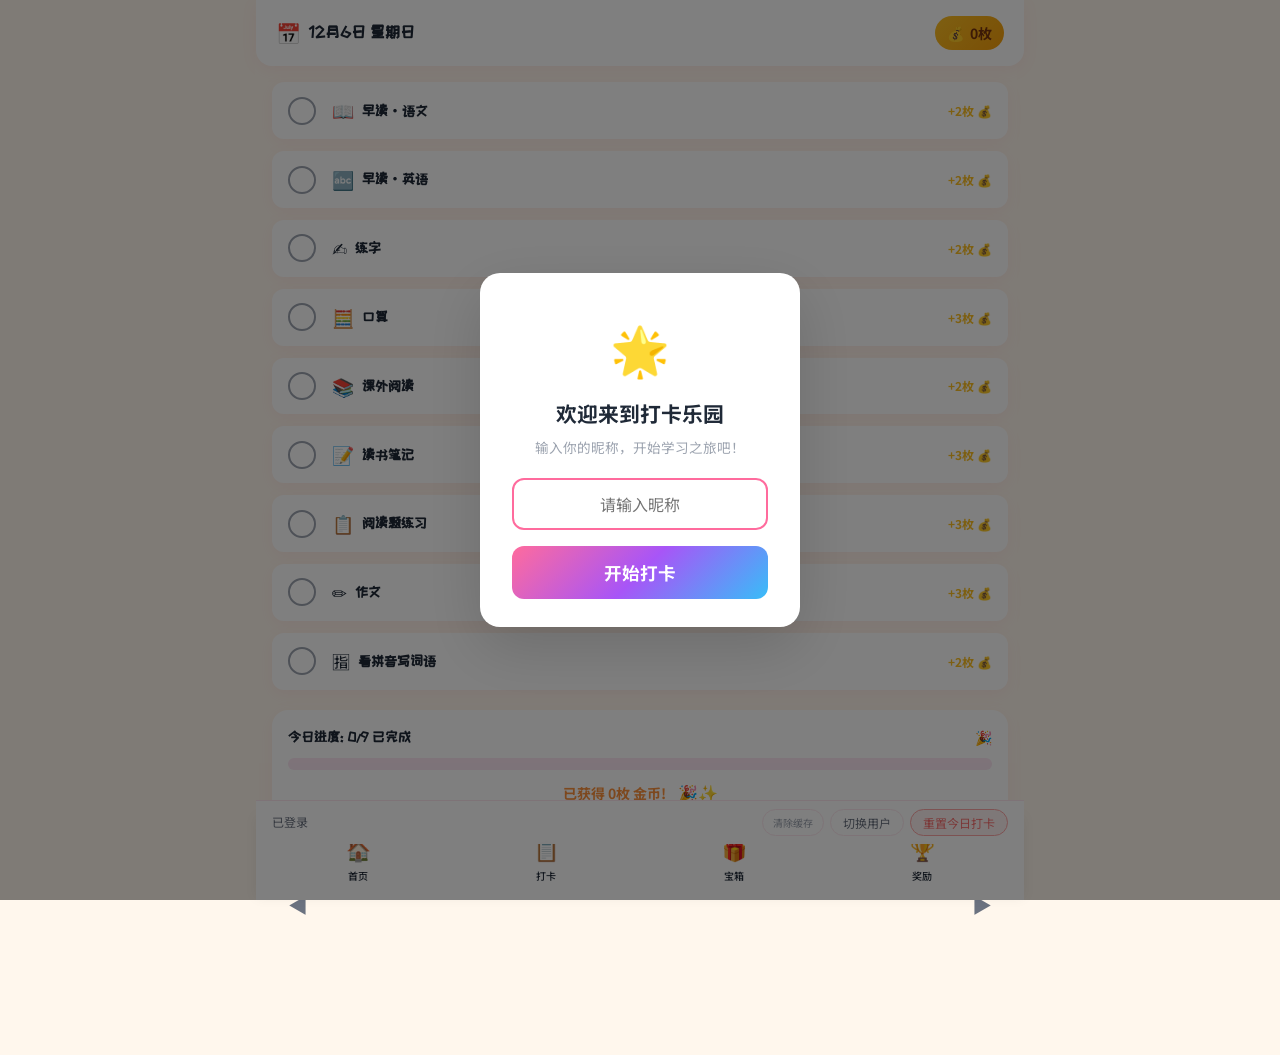
==== pages/daily-checkin.html @ dd99ecdc "fix: unify tab bars, remove old switch-user-btn" ====
<!DOCTYPE html>
<html lang="zh-CN">
<head>
    <meta charset="UTF-8">
    <meta name="viewport" content="width=device-width, initial-scale=1.0">
    <meta http-equiv="Cache-Control" content="no-cache, no-store, must-revalidate">
    <meta http-equiv="Pragma" content="no-cache">
    <meta http-equiv="Expires" content="0">
    <title>每日打卡</title>
    <style id="theme-vars">
:root {
  /* Brand Colors — Rainbow Candy */
  --color-primary: #FF6B9D;
  --color-primary-light: #FF8FB5;
  --color-primary-dark: #E5507F;
  --color-secondary: #A855F7;
  --color-tertiary: #38BDF8;
  --color-accent-yellow: #FBBF24;
  --color-accent-green: #34D399;
  --color-accent-orange: #FB923C;
  --color-accent-pink: #F472B6;
  --color-bg: #FFF7ED;
  --color-bg-warm: #FFF1F5;
  --color-bg-cool: #EFF6FF;
  --color-surface: #FFFFFF;
  --color-surface-hover: #FFF5F7;
  --color-border: #FDE8EF;
  --color-border-soft: #FCE7F3;
  --color-text: #1F2937;
  --color-text-secondary: #6B7280;
  --color-text-tertiary: #9CA3AF;
  --color-text-inverse: #FFFFFF;
  --state-success: #34D399;
  --state-warning: #FBBF24;
  --state-error: #F87171;
  --state-info: #38BDF8;

  /* Gradient candies */
  --gradient-rainbow: linear-gradient(135deg, #FF6B9D, #A855F7, #38BDF8);
  --gradient-candy: linear-gradient(135deg, #F472B6, #FB923C);
  --gradient-sunset: linear-gradient(135deg, #FBBF24, #FF6B9D);
  --gradient-ocean: linear-gradient(135deg, #38BDF8, #34D399);
  --gradient-purple: linear-gradient(135deg, #A855F7, #F472B6);

  /* Typography */
  --font-family-title: "ZCOOL KuaiLe", "Noto Sans SC", system-ui, sans-serif;
  --font-family-body: "Noto Sans SC", system-ui, -apple-system, sans-serif;
  --font-size-display: 2.5rem;
  --font-size-h1: 2rem;
  --font-size-h2: 1.5rem;
  --font-size-h3: 1.25rem;
  --font-size-body: 1rem;
  --font-size-small: 0.875rem;
  --font-size-xs: 0.75rem;
  --font-weight-title: 700;
  --font-weight-body: 400;
  --font-weight-medium: 500;
  --line-height-heading: 1.3;
  --line-height-body: 1.6;

  /* Spacing */
  --spacing-xs: 4px;
  --spacing-sm: 8px;
  --spacing-md: 16px;
  --spacing-lg: 24px;
  --spacing-xl: 32px;
  --spacing-2xl: 48px;

  /* Radius */
  --radius-sm: 8px;
  --radius-md: 12px;
  --radius-lg: 16px;
  --radius-full: 9999px;

  /* Shadow */
  --shadow-sm: 0 1px 3px rgba(0,0,0,0.04);
  --shadow-md: 0 2px 8px rgba(0,0,0,0.04);
  --shadow-card: 0 4px 16px rgba(255,107,157,0.08);
  --shadow-float: 0 8px 24px rgba(168,85,247,0.12);

  /* Brand prefix */
  --brand-prefix: sc;
}

/* Dark mode is not needed for this children's app */

    </style>
    <link href="https://fonts.googleapis.com/css2?family=Noto+Sans+SC:wght@400;500;700&family=ZCOOL+KuaiLe&display=swap" rel="stylesheet">
    <script src="../db.js?v=4"></script>
    <style>
        /* === Reset & Base === */
        *, *::before, *::after {
            box-sizing: border-box;
            margin: 0;
            padding: 0;
        }
        body {
            min-height: 100vh;
            -webkit-font-smoothing: antialiased;
            -moz-osx-font-smoothing: grayscale;
            background: var(--color-bg);
            font-family: var(--font-family-body);
            color: var(--color-text);
            line-height: var(--line-height-body);
        }
        a {
            text-decoration: none;
            color: inherit;
        }
        button {
            border: none;
            background: none;
            font-family: inherit;
        }

        /* === Main Layout === */
        .main-content {
            margin: 0 auto;
            max-width: 768px;
            position: relative;
            padding-bottom: 96px;
        }

        /* === Sticky Header === */
        .sticky-header {
            position: sticky;
            top: 0;
            z-index: 50;
            background: white;
            border-radius: 0 0 var(--radius-lg) var(--radius-lg);
            padding: var(--spacing-md) 20px;
            display: flex;
            align-items: center;
            justify-content: space-between;
            box-shadow: var(--shadow-card);
        }
        .header-left {
            display: flex;
            align-items: center;
            gap: var(--spacing-sm);
        }
        .header-date-emoji {
            font-size: 1.25rem;
        }
        .header-date-text {
            font-size: 1rem;
            font-weight: var(--font-weight-title);
            color: var(--color-text);
            font-family: var(--font-family-title);
        }
        .header-coin-badge {
            display: flex;
            align-items: center;
            gap: 6px;
            padding: 6px 12px;
            border-radius: var(--radius-full);
            font-size: var(--font-size-small);
            font-weight: var(--font-weight-title);
            background: linear-gradient(135deg, #FBBF24, #F59E0B);
            color: #78350F;
        }

        /* === Task Cards Section === */
        .tasks-section {
            padding: var(--spacing-md) var(--spacing-md) 0;
            display: flex;
            flex-direction: column;
            gap: 12px;
        }

        /* === Task Card (shared) === */
        .task-card {
            border-radius: var(--radius-md);
            padding: 14px var(--spacing-md);
            display: flex;
            align-items: center;
            gap: var(--spacing-md);
            position: relative;
            overflow: hidden;
        }

        /* Completed task card */
        .task-card.completed {
            background: #ECFDF5;
            box-shadow: var(--shadow-sm);
            border-left: 4px solid var(--color-accent-green);
        }

        /* Pending task card */
        .task-card.pending {
            background: var(--color-surface);
            box-shadow: var(--shadow-card);
            cursor: pointer;
            transition: transform 0.2s ease, box-shadow 0.2s ease;
        }
        .task-card.pending:hover {
            transform: translateY(-1px);
            box-shadow: var(--shadow-float);
        }

        /* Check circle (shared) */
        .check-circle {
            flex-shrink: 0;
            width: 28px;
            height: 28px;
            border-radius: var(--radius-full);
            display: flex;
            align-items: center;
            justify-content: center;
        }
        .task-card.completed .check-circle {
            background: var(--gradient-candy);
        }
        .task-card.pending .check-circle {
            border: 2px solid var(--color-text-tertiary);
            background: transparent;
            animation: gentlePulse 2s ease-in-out infinite;
        }

        /* Task info area */
        .task-info {
            flex: 1;
            min-width: 0;
        }
        .task-name-row {
            display: flex;
            align-items: center;
            gap: var(--spacing-sm);
        }
        .task-emoji {
            font-size: 1.125rem;
        }
        .task-name {
            font-weight: var(--font-weight-title);
            font-size: var(--font-size-small);
            font-family: var(--font-family-title);
        }
        .task-card.completed .task-name {
            text-decoration: line-through;
            opacity: 0.6;
            color: var(--color-text-secondary);
        }
        .task-card.pending .task-name {
            color: var(--color-text);
        }

        /* Task right badges */
        .task-badges {
            display: flex;
            align-items: center;
            gap: var(--spacing-sm);
            flex-shrink: 0;
        }
        .badge-completed {
            font-size: var(--font-size-xs);
            font-weight: var(--font-weight-title);
            padding: 2px 8px;
            border-radius: var(--radius-full);
            background: #D1FAE5;
            color: #065F46;
        }
        .badge-coins {
            font-size: var(--font-size-xs);
            font-weight: var(--font-weight-title);
            color: var(--color-accent-yellow);
        }

        /* === Summary Section === */
        .summary-section {
            margin: 20px var(--spacing-md) 0;
            padding: var(--spacing-md);
            border-radius: var(--radius-lg);
            background: white;
            box-shadow: var(--shadow-card);
            position: relative;
            overflow: hidden;
        }
        .summary-header {
            display: flex;
            align-items: center;
            justify-content: space-between;
            margin-bottom: 10px;
        }
        .summary-title {
            font-size: var(--font-size-small);
            font-weight: var(--font-weight-title);
            color: var(--color-text);
            font-family: var(--font-family-title);
        }
        .summary-emoji {
            font-size: var(--font-size-small);
            font-weight: var(--font-weight-title);
            color: var(--color-primary);
        }
        .progress-bar-track {
            width: 100%;
            height: 12px;
            border-radius: var(--radius-full);
            overflow: hidden;
            background: var(--color-border-soft);
        }
        .progress-bar-fill {
            height: 100%;
            border-radius: var(--radius-full);
            width: 0%;
            background: var(--gradient-rainbow);
            transition: width 0.4s ease;
        }
        .summary-footer {
            margin-top: 10px;
            text-align: center;
        }
        .summary-coins-text {
            font-size: var(--font-size-small);
            font-weight: var(--font-weight-title);
            color: var(--color-accent-orange);
        }
        .summary-celebration {
            margin-left: var(--spacing-sm);
        }

        /* === Bottom Tab Bar === */
        .bottom-tab-bar {
            position: fixed;
            bottom: 0;
            left: 50%;
            transform: translateX(-50%);
            width: 100%;
            max-width: 768px;
            background: white;
            z-index: 50;
            box-shadow: 0 -2px 12px rgba(0,0,0,0.06);
        }
        .tab-bar-inner {
            display: flex;
            align-items: center;
            justify-content: space-around;
            padding: var(--spacing-sm) var(--spacing-sm);
            padding-bottom: max(0.5rem, env(safe-area-inset-bottom));
        }
        .tab-item {
            display: flex;
            flex-direction: column;
            align-items: center;
            gap: 2px;
            padding: var(--spacing-sm) var(--spacing-md);
        }
        .tab-emoji {
            font-size: 1.25rem;
        }
        .tab-label {
            font-size: 10px;
            font-weight: var(--font-weight-medium);
        }
        .tab-label-active {
            font-size: 10px;
            font-weight: var(--font-weight-title);
        }
        .tab-indicator {
            width: 4px;
            height: 4px;
            border-radius: var(--radius-full);
            margin-top: 2px;
            background: var(--color-primary);
        }

        /* === Bottom spacer === */
        .bottom-spacer {
            height: var(--spacing-md);
        }

        /* === Animations === */
        @keyframes gentlePulse {
            0%, 100% {
                transform: scale(1);
                border-color: var(--color-text-tertiary);
            }
            50% {
                transform: scale(1.08);
                border-color: var(--color-primary-light);
            }
        }
        @keyframes celebrateBounce {
            0% { transform: scale(1); }
            30% { transform: scale(1.15); }
            50% { transform: scale(0.95); }
            70% { transform: scale(1.05); }
            100% { transform: scale(1); }
        }
        .task-card.just-completed {
            animation: celebrateBounce 0.5s ease-out;
        }

        /* Sparkle effect on completed check circle */
        .task-card.completed .check-circle {
            position: relative;
        }
        .task-card.completed .check-circle::after {
            content: '✨';
            position: absolute;
            top: -6px;
            right: -6px;
            font-size: 10px;
            animation: sparkle 1.5s ease-in-out infinite;
        }
        @keyframes sparkle {
            0%, 100% { opacity: 1; transform: scale(1); }
            50% { opacity: 0.5; transform: scale(0.8); }
        }
        .cal-header { font-size: var(--font-size-xs); color: var(--color-text-tertiary); padding: 6px 0; font-weight: var(--font-weight-medium); }
        .cal-day { font-size: var(--font-size-small); padding: 8px 0; border-radius: var(--radius-sm); cursor: pointer; position: relative; color: var(--color-text); font-family: var(--font-family-body); transition: background 0.2s; }
        .cal-day:hover { background: var(--color-bg); }
        .cal-day.today { background: var(--color-primary); color: var(--color-text-inverse); font-weight: var(--font-weight-title); }
        .cal-day.other-month { color: var(--color-text-tertiary); opacity: 0.4; }
        .cal-day .dot { position: absolute; bottom: 2px; left: 50%; transform: translateX(-50%); width: 6px; height: 6px; border-radius: 50%; }
        .cal-day .dot.full { background: var(--state-success); }
        .cal-day .dot.partial { background: var(--state-warning); }
        .cal-day .dot.empty { background: var(--color-border); }
        .cal-tooltip { position: fixed; z-index: 200; background: var(--color-text); color: var(--color-text-inverse); padding: 8px 12px; border-radius: var(--radius-md); font-size: var(--font-size-xs); font-family: var(--font-family-body); pointer-events: none; opacity: 0; transition: opacity 0.2s; white-space: nowrap; }
    .cal-tooltip.show { opacity: 1; }
    #cal-detail-overlay.active { display:flex !important; }
    #cal-detail-panel { animation: slideUp 0.3s ease-out; }
    @keyframes slideUp { from { transform: translateY(100%); } to { transform: translateY(0); } }
    .cal-detail-task { display:flex;align-items:center;gap:10px;padding:10px 12px;border-radius:var(--radius-md);margin-bottom:6px;background:var(--color-bg); }
    .cal-detail-task.done { background:var(--color-bg-warm); }
    .cal-detail-task .task-emoji { font-size:1.25rem; }
    .cal-detail-task .task-name { flex:1;font-size:var(--font-size-body);color:var(--color-text);font-family:var(--font-family-body); }
    .cal-detail-task .task-status { font-size:var(--font-size-xs);font-weight:var(--font-weight-medium);border-radius:var(--radius-full);padding:2px 10px; }
    .cal-detail-task.done .task-status { background:var(--state-success);color:#fff; }
    .cal-detail-task.not-done .task-status { background:var(--color-border);color:var(--color-text-tertiary); }
    .cal-detail-coins { font-size:var(--font-size-small);color:var(--color-text-secondary);margin-top:8px;padding:8px 12px;background:var(--color-bg);border-radius:var(--radius-md);text-align:center; }
    .cal-retro-btn { width:100%;padding:14px;border:none;border-radius:var(--radius-md);font-size:var(--font-size-body);font-weight:var(--font-weight-title);color:#fff;background:var(--gradient-rainbow);cursor:pointer;font-family:var(--font-family-title);margin-top:12px; }
    .cal-retro-btn:disabled { background:#D1D5DB;cursor:not-allowed; }
    </style>
</head>
<body>
  <main class="main-content">

    <!-- ===== Sticky Header ===== -->
    <header class="sticky-header">
      <div class="header-left">
        <span class="header-date-emoji">📅</span>
        <span id="header-date" class="header-date-text"></span>
      </div>
      <div class="header-coin-badge">
        <span>💰</span>
        <span>0枚</span>
      </div>
    </header>

    <!-- ===== Task Cards Section ===== -->
    <section class="tasks-section">

      <!-- Task 1: 早读·语文 -->
      <div class="task-card pending">
        <div class="check-circle"></div>
        <div class="task-info">
          <div class="task-name-row">
            <span class="task-emoji">📖</span>
            <span class="task-name">早读·语文</span>
          </div>
        </div>
        <div class="task-badges">
          <span class="badge-coins">+2枚 💰</span>
        </div>
      </div>

      <!-- Task 2: 早读·英语 -->
      <div class="task-card pending">
        <div class="check-circle"></div>
        <div class="task-info">
          <div class="task-name-row">
            <span class="task-emoji">🔤</span>
            <span class="task-name">早读·英语</span>
          </div>
        </div>
        <div class="task-badges">
          <span class="badge-coins">+2枚 💰</span>
        </div>
      </div>

      <!-- Task 3: 练字 -->
      <div class="task-card pending">
        <div class="check-circle"></div>
        <div class="task-info">
          <div class="task-name-row">
            <span class="task-emoji">✍️</span>
            <span class="task-name">练字</span>
          </div>
        </div>
        <div class="task-badges">
          <span class="badge-coins">+2枚 💰</span>
        </div>
      </div>

      <!-- Task 4: 口算 — pending -->
      <div class="task-card pending">
        <div class="check-circle"></div>
        <div class="task-info">
          <div class="task-name-row">
            <span class="task-emoji">🧮</span>
            <span class="task-name">口算</span>
          </div>
        </div>
        <div class="task-badges">
          <span class="badge-coins">+3枚 💰</span>
        </div>
      </div>

      <!-- Task 5: 课外阅读 — pending -->
      <div class="task-card pending">
        <div class="check-circle"></div>
        <div class="task-info">
          <div class="task-name-row">
            <span class="task-emoji">📚</span>
            <span class="task-name">课外阅读</span>
          </div>
        </div>
        <div class="task-badges">
          <span class="badge-coins">+2枚 💰</span>
        </div>
      </div>

      <!-- Task 6: 读书笔记 — pending -->
      <div class="task-card pending">
        <div class="check-circle"></div>
        <div class="task-info">
          <div class="task-name-row">
            <span class="task-emoji">📝</span>
            <span class="task-name">读书笔记</span>
          </div>
        </div>
        <div class="task-badges">
          <span class="badge-coins">+3枚 💰</span>
        </div>
      </div>

      <!-- Task 7: 阅读题练习 — pending -->
      <div class="task-card pending">
        <div class="check-circle"></div>
        <div class="task-info">
          <div class="task-name-row">
            <span class="task-emoji">📋</span>
            <span class="task-name">阅读题练习</span>
          </div>
        </div>
        <div class="task-badges">
          <span class="badge-coins">+3枚 💰</span>
        </div>
      </div>

      <!-- Task 8: 作文 — pending -->
      <div class="task-card pending">
        <div class="check-circle"></div>
        <div class="task-info">
          <div class="task-name-row">
            <span class="task-emoji">✏️</span>
            <span class="task-name">作文</span>
          </div>
        </div>
        <div class="task-badges">
          <span class="badge-coins">+3枚 💰</span>
        </div>
      </div>

      <!-- Task 9: 看拼音写词语 — pending -->
      <div class="task-card pending">
        <div class="check-circle"></div>
        <div class="task-info">
          <div class="task-name-row">
            <span class="task-emoji">🈯</span>
            <span class="task-name">看拼音写词语</span>
          </div>
        </div>
        <div class="task-badges">
          <span class="badge-coins">+2枚 💰</span>
        </div>
      </div>

    </section>

    <!-- ===== Today's Summary Bar ===== -->
    <section class="summary-section">
      <div class="summary-header">
        <span class="summary-title">今日进度: 0/9 已完成</span>
        <span class="summary-emoji">🎉</span>
      </div>
      <!-- Progress bar -->
      <div class="progress-bar-track">
        <div class="progress-bar-fill"></div>
      </div>
      <div class="summary-footer">
        <span class="summary-coins-text">已获得 0枚 金币!</span>
        <span class="summary-celebration">🎉✨</span>
      </div>
    </section>

    <!-- ===== Checkin Calendar ===== -->
    <section style="padding: 20px 20px 8px;">
      <div style="display: flex; align-items: center; justify-content: space-between; margin-bottom: 12px;">
        <h3 style="font-size: var(--font-size-h3); font-weight: var(--font-weight-title); font-family: var(--font-family-title); color: var(--color-text); margin: 0;">打卡日历</h3>
        <span id="calendar-streak" style="border-radius: var(--radius-full); padding: 4px 12px; font-size: var(--font-size-xs); font-weight: var(--font-weight-medium); background: var(--gradient-candy); color: #fff;"></span>
      </div>
      <!-- Month navigation -->
      <div style="display: flex; align-items: center; justify-content: space-between; margin-bottom: 12px; padding: 0 4px;">
        <button id="cal-prev" style="background: none; border: none; font-size: 1.25rem; cursor: pointer; color: var(--color-text-secondary); padding: 4px 8px;">◀</button>
        <span id="cal-month-title" style="font-size: var(--font-size-body); font-weight: var(--font-weight-title); font-family: var(--font-family-title); color: var(--color-text);"></span>
        <button id="cal-next" style="background: none; border: none; font-size: 1.25rem; cursor: pointer; color: var(--color-text-secondary); padding: 4px 8px;">▶</button>
      </div>
      <!-- Calendar grid -->
      <div id="calendar-grid" style="display: grid; grid-template-columns: repeat(7, 1fr); gap: 4px; text-align: center;"></div>
    </section>

    <!-- Spacer for fixed tab bar -->
    <div class="bottom-spacer"></div>

    <!-- Calendar Day Detail Panel -->
    <div id="cal-detail-overlay" style="display:none;position:fixed;top:0;left:0;width:100%;height:100%;background:rgba(0,0,0,0.4);z-index:500;align-items:flex-end;justify-content:center;">
      <div id="cal-detail-panel" style="background:#fff;border-radius:20px 20px 0 0;width:100%;max-width:480px;max-height:80vh;overflow-y:auto;padding:24px 20px 32px;box-shadow:0 -4px 20px rgba(0,0,0,0.1);">
        <div style="display:flex;align-items:center;justify-content:space-between;margin-bottom:16px;">
          <h3 id="cal-detail-title" style="font-size:var(--font-size-h2);font-weight:var(--font-weight-title);font-family:var(--font-family-title);color:var(--color-text);margin:0;"></h3>
          <button id="cal-detail-close" style="background:none;border:none;font-size:1.5rem;cursor:pointer;color:var(--color-text-tertiary);padding:4px;">✕</button>
        </div>
        <div id="cal-detail-content"></div>
        <div id="cal-detail-actions" style="margin-top:16px;"></div>
      </div>
    </div>

  </main>

  <!-- ===== Fixed Bottom Tab Bar ===== -->
  <nav class="bottom-tab-bar">
    <div class="tab-bar-inner">
      <a data-dom-id="nav-home" href="#" class="tab-item">
        <span class="tab-emoji">🏠</span>
        <span class="tab-label">首页</span>
      </a>
      <a data-dom-id="nav-daily-checkin" href="#" class="tab-item active">
        <span class="tab-emoji">📋</span>
        <span class="tab-label">打卡</span>
      </a>
      <a data-dom-id="nav-treasure-box" href="#" class="tab-item">
        <span class="tab-emoji">🎁</span>
        <span class="tab-label">宝箱</span>
      </a>
      <a data-dom-id="nav-my-rewards" href="#" class="tab-item">
        <span class="tab-emoji">🏆</span>
        <span class="tab-label">奖励</span>
      </a>
    </div>
  </nav>
<!-- User action bar -->
<div id="user-action-bar" style="display:none; position:fixed; bottom:56px; left:50%; transform:translateX(-50%); width:100%; max-width:768px; z-index:100; background:rgba(255,255,255,0.96); border-top:1px solid var(--color-border); backdrop-filter:blur(8px);">
  <div style="display:flex; align-items:center; justify-content:space-between; padding:8px 16px;">
    <span style="font-size:var(--font-size-xs); color:var(--color-text-secondary);">
      <span id="user-nickname-label" style="color:var(--color-primary); font-family:var(--font-family-title); font-weight:var(--font-weight-title);">然然</span> 已登录
    </span>
    <div style="display:flex; gap:6px;">
      <button id="user-cache-btn" style="padding:4px 10px; border-radius:var(--radius-full); border:1px solid var(--color-border); background:var(--color-surface); cursor:pointer; font-size:10px; color:var(--color-text-tertiary); font-family:var(--font-family-body);">清除缓存</button>
      <button id="user-switch-btn" style="padding:4px 12px; border-radius:var(--radius-full); border:1px solid var(--color-border); background:var(--color-surface); cursor:pointer; font-size:var(--font-size-xs); color:var(--color-text-secondary); font-family:var(--font-family-body);">切换用户</button>
      <button id="user-reset-btn" style="padding:4px 12px; border-radius:var(--radius-full); border:1px solid #FCA5A5; background:#FEF2F2; cursor:pointer; font-size:var(--font-size-xs); color:var(--state-error); font-family:var(--font-family-body);">重置今日打卡</button>
    </div>
  </div>
</div>

<script>
document.addEventListener('DOMContentLoaded', function() {
  var navMap = {
    'nav-home': 'home.html',
    'nav-daily-checkin': 'daily-checkin.html',
    'nav-treasure-box': 'treasure-box.html',
    'nav-my-rewards': 'my-rewards.html'
  };
  var nick = getNickname();
  function sKey(key) { return nick ? key + '_' + nick : key; }

  // One-time migration: clear old scoped data
  try {
    if (!localStorage.getItem('app_v3_migrated')) {
      var prefixesToRemove = ['claimed_achievements_', 'used_prizes_', 'unlocked_achievements_',
        'treasure_rewards_', 'treasure_emojis_', 'daily_free_date_', 'checkin_calendar_data_',
        'sc_achievements_claimed_', 'sc_prizes_used_'];
      Object.keys(localStorage).forEach(function(k) {
        for (var p = 0; p < prefixesToRemove.length; p++) {
          if (k.indexOf(prefixesToRemove[p]) === 0) {
            localStorage.removeItem(k);
            break;
          }
        }
      });
      localStorage.setItem('app_v3_migrated', '1');
    }
  } catch(e) {}

  document.querySelectorAll('[data-dom-id]').forEach(function(el) {
    el.addEventListener('click', function(e) {
      e.preventDefault();
      e.stopPropagation();
      var target = navMap[el.getAttribute('data-dom-id')];
      if (target) window.location.href = target;
    });
  });

  // Set current date
  var dateEl = document.getElementById('header-date');
  if (dateEl) {
    var now = new Date();
    var weekdays = ['星期日','星期一','星期二','星期三','星期四','星期五','星期六'];
    dateEl.textContent = (now.getMonth()+1) + '月' + now.getDate() + '日 ' + weekdays[now.getDay()];
  }

  var coinCount = 0;
  var todayCoins = 0; // Coins earned today only
  var completedCount = 0;
  var totalTasks = 9;
  var allCheckinData = {};

  function getTodayKey() {
    var d = new Date();
    return d.getFullYear() + '-' + String(d.getMonth()+1).padStart(2,'0') + '-' + String(d.getDate()).padStart(2,'0');
  }

  // ===== Supabase Initialization (wrapped in ensureLogin) =====
  ensureLogin(function(nickname) {
    try {
      DB.initUser().then(function(user) {
        if (user && user.total_coins !== undefined && user.total_coins !== null) {
          coinCount = user.total_coins;
          var headerCoin = document.querySelector('.header-coin-badge');
          if (headerCoin) headerCoin.innerHTML = '<span>💰</span><span>' + coinCount + '枚</span>';
        }
        var todayKey = getTodayKey();
        return DB.getCheckin(todayKey);
      }).then(function(checkin) {
        if (checkin && checkin.completed_tasks) {
          // Restore task completion states from Supabase
          completedCount = checkin.completed_count || 0;
          todayCoins = checkin.coins_earned || 0;
          var cards = document.querySelectorAll('.task-card');
          cards.forEach(function(card, i) {
            if (checkin.completed_tasks.indexOf(i) !== -1) {
              card.classList.remove('pending');
              card.classList.add('completed');
              var circle = card.querySelector('.check-circle');
              circle.style.border = 'none';
              circle.style.background = 'linear-gradient(135deg, #F472B6, #FB923C)';
              circle.innerHTML = '<svg width="14" height="14" viewBox="0 0 14 14" fill="none"><path d="M3 7l3 3 5-5" stroke="white" stroke-width="2" stroke-linecap="round" stroke-linejoin="round"/></svg>';
              var badges = card.querySelector('.task-badges');
              var coinSpan = badges.querySelector('.badge-coins');
              if (coinSpan) coinSpan.remove();
              var doneSpan = document.createElement('span');
              doneSpan.className = 'badge-completed';
              doneSpan.textContent = '已完成';
              badges.appendChild(doneSpan);
            }
          });
          // Update summary
          var summaryTitle = document.querySelector('.summary-title');
          if (summaryTitle) summaryTitle.textContent = '今日进度: ' + completedCount + '/' + totalTasks + ' 已完成';
          var progressFill = document.querySelector('.progress-bar-fill');
          if (progressFill) progressFill.style.width = (completedCount / totalTasks * 100) + '%';
          var coinsText = document.querySelector('.summary-coins-text');
          if (coinsText) coinsText.textContent = '已获得 ' + todayCoins + '枚 金币!';
        }
        // Load all checkin data for calendar
        return DB.getAllCheckins();
      }).then(function(checkins) {
        if (checkins && checkins.length > 0) {
          checkins.forEach(function(c) {
            allCheckinData[c.date] = { completed: c.completed_count, total: c.total_count, tasks: c.completed_tasks || [], coins: c.coins_earned || 0 };
          });
        }
        renderCalendar();
      }).catch(function(err) {
        console.warn('Supabase init error, using local state:', err);
        renderCalendar();
      });
    } catch(e) {
      console.warn('Supabase not available, using local state:', e);
      renderCalendar();
    }
  });

  // Make task cards clickable — once completed, cannot be undone
  document.querySelectorAll('.task-card').forEach(function(card, index) {
    card.addEventListener('click', function(e) {
      if (e.target.closest('[data-dom-id]')) return;

      // If already completed, do nothing — once checked, it's locked for the day
      if (card.classList.contains('completed')) return;

      var circle = card.querySelector('.check-circle');
      var badges = card.querySelector('.task-badges');
      var coinReward = card.getAttribute('data-coins') ? parseInt(card.getAttribute('data-coins')) : 0;
      if (!coinReward) {
        var coinText = card.querySelector('.badge-coins');
        if (coinText) coinReward = parseInt(coinText.textContent) || 0;
      }

      // Complete: pending -> completed (one-way, cannot undo)
      card.classList.remove('pending');
      card.classList.add('completed', 'just-completed');
      circle.style.border = 'none';
      circle.style.background = 'linear-gradient(135deg, #F472B6, #FB923C)';
      circle.innerHTML = '<svg width="14" height="14" viewBox="0 0 14 14" fill="none"><path d="M3 7l3 3 5-5" stroke="white" stroke-width="2" stroke-linecap="round" stroke-linejoin="round"/></svg>';
      setTimeout(function() { card.classList.remove('just-completed'); }, 500);
      if (badges) {
        var coinSpan2 = badges.querySelector('.badge-coins');
        if (coinSpan2) coinSpan2.remove();
        var doneSpan = document.createElement('span');
        doneSpan.className = 'badge-completed';
        doneSpan.textContent = '已完成';
        badges.appendChild(doneSpan);
      }
      completedCount++;
      todayCoins += (coinReward || 2);
      coinCount += (coinReward || 2);

      // Update summary
      var summaryTitle = document.querySelector('.summary-title');
      if (summaryTitle) summaryTitle.textContent = '今日进度: ' + completedCount + '/' + totalTasks + ' 已完成';
      var progressFill = document.querySelector('.progress-bar-fill');
      if (progressFill) progressFill.style.width = (completedCount / totalTasks * 100) + '%';
      var coinsText = document.querySelector('.summary-coins-text');
      if (coinsText) coinsText.textContent = '已获得 ' + todayCoins + '枚 金币!';
      var headerCoin = document.querySelector('.header-coin-badge');
      if (headerCoin) headerCoin.innerHTML = '<span>💰</span><span>' + coinCount + '枚</span>';
      saveTodayCheckin();

      // Save to Supabase
      try {
        var todayKey = getTodayKey();
        var completedIndices = [];
        document.querySelectorAll('.task-card').forEach(function(tc, ti) {
          if (tc.classList.contains('completed')) completedIndices.push(ti);
        });
        DB.saveCheckin(todayKey, completedIndices, completedCount, totalTasks, todayCoins);
        DB.updateUser({ total_coins: coinCount });
      } catch(e) {
        console.warn('Supabase save error:', e);
      }
    });
  });

  // ===== Checkin Calendar =====
  var calGrid = document.getElementById('calendar-grid');
  var calTitle = document.getElementById('cal-month-title');
  var calPrev = document.getElementById('cal-prev');
  var calNext = document.getElementById('cal-next');
  var calStreak = document.getElementById('calendar-streak');
  var calTooltip = null;

  // Create tooltip element
  calTooltip = document.createElement('div');
  calTooltip.className = 'cal-tooltip';
  document.body.appendChild(calTooltip);

  var calYear, calMonth;
  var now = new Date();
  calYear = now.getFullYear();
  calMonth = now.getMonth();

  function getCheckinData() {
    try {
      var local = JSON.parse(localStorage.getItem(sKey('checkin_calendar_data')) || '{}');
      // Merge with Supabase cache (Supabase takes priority)
      var merged = {};
      for (var k in local) { if (local.hasOwnProperty(k)) merged[k] = local[k]; }
      for (var k in allCheckinData) { if (allCheckinData.hasOwnProperty(k)) merged[k] = allCheckinData[k]; }
      return merged;
    } catch(e) {
      return allCheckinData || {};
    }
  }
  function saveCheckinData(data) {
    try {
      localStorage.setItem(sKey('checkin_calendar_data'), JSON.stringify(data));
      // Also update the in-memory cache
      for (var k in data) { if (data.hasOwnProperty(k)) allCheckinData[k] = data[k]; }
    } catch(e) {}
  }
  function calcStreak(data) {
    var streak = 0;
    var d = new Date();
    var todayKey = getTodayKey();
    if (!data[todayKey]) d.setDate(d.getDate() - 1);
    while (true) {
      var key = d.getFullYear() + '-' + String(d.getMonth()+1).padStart(2,'0') + '-' + String(d.getDate()).padStart(2,'0');
      if (data[key] && data[key].completed > 0) {
        streak++;
        d.setDate(d.getDate() - 1);
      } else break;
      if (streak > 365) break;
    }
    return streak;
  }

  function renderCalendar() {
    calGrid.innerHTML = '';
    calTitle.textContent = calYear + '年' + (calMonth + 1) + '月';
    var data = getCheckinData();
    var streak = calcStreak(data);
    calStreak.textContent = '连续打卡 ' + streak + ' 天';

    var dayNames = ['日','一','二','三','四','五','六'];
    dayNames.forEach(function(name) {
      var h = document.createElement('div');
      h.className = 'cal-header';
      h.textContent = name;
      calGrid.appendChild(h);
    });

    var firstDay = new Date(calYear, calMonth, 1).getDay();
    var daysInMonth = new Date(calYear, calMonth + 1, 0).getDate();
    var prevMonthDays = new Date(calYear, calMonth, 0).getDate();

    var todayKey = getTodayKey();
    var todayDate = new Date();

    for (var i = firstDay - 1; i >= 0; i--) {
      var cell = document.createElement('div');
      cell.className = 'cal-day other-month';
      cell.textContent = prevMonthDays - i;
      calGrid.appendChild(cell);
    }

    for (var d = 1; d <= daysInMonth; d++) {
      var cell = document.createElement('div');
      cell.className = 'cal-day';
      cell.textContent = d;

      var dateKey = calYear + '-' + String(calMonth + 1).padStart(2, '0') + '-' + String(d).padStart(2, '0');
      if (dateKey === todayKey) cell.classList.add('today');

      var dayDate = new Date(calYear, calMonth, d);
      if (dayDate <= todayDate) {
        var dot = document.createElement('div');
        dot.className = 'dot';
        var dayData = data[dateKey];
        if (dayData && dayData.completed === dayData.total) dot.classList.add('full');
        else if (dayData && dayData.completed > 0) dot.classList.add('partial');
        else dot.classList.add('empty');
        cell.appendChild(dot);

        if (dayData || dayDate <= todayDate) {
          (function(key, dd) {
            cell.style.cursor = 'pointer';
            cell.addEventListener('click', function(e) {
              e.stopPropagation();
              showDayDetail(key, dd);
            });
          })(dateKey, dayDate);
        }
      }

      calGrid.appendChild(cell);
    }

    var totalCells = firstDay + daysInMonth;
    var remaining = (7 - totalCells % 7) % 7;
    for (var i = 1; i <= remaining; i++) {
      var cell = document.createElement('div');
      cell.className = 'cal-day other-month';
      cell.textContent = i;
      calGrid.appendChild(cell);
    }
  }

  if (calPrev) calPrev.addEventListener('click', function() {
    calMonth--;
    if (calMonth < 0) { calMonth = 11; calYear--; }
    renderCalendar();
  });
  if (calNext) calNext.addEventListener('click', function() {
    calMonth++;
    if (calMonth > 11) { calMonth = 0; calYear++; }
    renderCalendar();
  });

  function showDayDetail(dateKey, dateObj) {
    var overlay = document.getElementById('cal-detail-overlay');
    var title = document.getElementById('cal-detail-title');
    var content = document.getElementById('cal-detail-content');
    var actions = document.getElementById('cal-detail-actions');

    var weekdays = ['星期日','星期一','星期二','星期三','星期四','星期五','星期六'];
    title.textContent = (dateObj.getMonth()+1) + '月' + dateObj.getDate() + '日 ' + weekdays[dateObj.getDay()];

    var taskNames = [
      {emoji:'📖', name:'早读·语文'}, {emoji:'🔤', name:'早读·英语'}, {emoji:'✍️', name:'练字'},
      {emoji:'🧮', name:'口算'}, {emoji:'📚', name:'课外阅读'}, {emoji:'📝', name:'读书笔记'},
      {emoji:'📖', name:'阅读题练习'}, {emoji:'✏️', name:'作文'}, {emoji:'🔤', name:'看拼音写词语'}
    ];
    var taskCoins = [2, 2, 2, 3, 2, 3, 2, 3, 2];

    var data = getCheckinData();
    var dayData = data[dateKey];
    var completedIndices = dayData ? (dayData.tasks || []) : [];

    content.innerHTML = '';
    var totalCoinsForDay = 0;
    taskNames.forEach(function(task, i) {
      var isDone = completedIndices.indexOf(i) !== -1;
      var div = document.createElement('div');
      div.className = 'cal-detail-task' + (isDone ? ' done' : ' not-done');
      div.innerHTML = '<span class="task-emoji">' + task.emoji + '</span>'
        + '<span class="task-name">' + task.name + '</span>'
        + '<span class="task-status">' + (isDone ? '已完成' : '未完成') + '</span>';
      content.appendChild(div);
      if (isDone) totalCoinsForDay += taskCoins[i];
    });

    var coinsDiv = document.createElement('div');
    coinsDiv.className = 'cal-detail-coins';
    coinsDiv.textContent = dayData ? ('获得 ' + (dayData.coins || totalCoinsForDay) + ' 枚金币 · 完成 ' + completedIndices.length + '/' + 9 + ' 项') : '当天无打卡记录';
    content.appendChild(coinsDiv);

    // Retroactive checkin button (only for past days, not today)
    var todayKey = getTodayKey();
    actions.innerHTML = '';
    if (dateKey !== todayKey && dateObj <= new Date()) {
      var retroBtn = document.createElement('button');
      retroBtn.className = 'cal-retro-btn';
      retroBtn.textContent = dayData && dayData.completed > 0 ? '修改打卡' : '补打卡';
      retroBtn.addEventListener('click', function() {
        overlay.classList.remove('active');
        openRetroCheckin(dateKey, dateObj, taskNames, taskCoins);
      });
      actions.appendChild(retroBtn);
    }

    overlay.classList.add('active');
  }

  // Close detail panel
  document.getElementById('cal-detail-close').addEventListener('click', function() {
    document.getElementById('cal-detail-overlay').classList.remove('active');
  });
  document.getElementById('cal-detail-overlay').addEventListener('click', function(e) {
    if (e.target === this) this.classList.remove('active');
  });

  function openRetroCheckin(dateKey, dateObj, taskNames, taskCoins) {
    // Create modal
    var existing = document.getElementById('retro-modal');
    if (existing) existing.remove();

    var modal = document.createElement('div');
    modal.id = 'retro-modal';
    modal.style.cssText = 'position:fixed;top:0;left:0;width:100%;height:100%;background:rgba(0,0,0,0.5);z-index:600;display:flex;align-items:center;justify-content:center;';

    var card = document.createElement('div');
    card.style.cssText = 'background:#fff;border-radius:20px;padding:28px 24px;width:360px;max-height:80vh;overflow-y:auto;box-shadow:0 20px 60px rgba(0,0,0,0.15);';

    var weekdays = ['星期日','星期一','星期二','星期三','星期四','星期五','星期六'];
    card.innerHTML = '<h3 style="margin:0 0 4px;font-size:var(--font-size-h3);font-family:var(--font-family-title);color:var(--color-text);">补打卡</h3>'
      + '<p style="margin:0 0 16px;font-size:var(--font-size-small);color:var(--color-text-tertiary);">' + (dateObj.getMonth()+1) + '月' + dateObj.getDate() + '日 ' + weekdays[dateObj.getDay()] + '</p>'
      + '<div id="retro-tasks"></div>'
      + '<div style="display:flex;gap:8px;margin-top:16px;">'
      + '<button id="retro-cancel" style="flex:1;padding:12px;border:1px solid var(--color-border);border-radius:var(--radius-md);background:#fff;cursor:pointer;font-family:var(--font-family-body);font-size:var(--font-size-body);color:var(--color-text-secondary);">取消</button>'
      + '<button id="retro-save" style="flex:1;padding:12px;border:none;border-radius:var(--radius-md);background:var(--gradient-rainbow);color:#fff;cursor:pointer;font-family:var(--font-family-title);font-size:var(--font-size-body);">保存</button>'
      + '</div>';

    modal.appendChild(card);
    document.body.appendChild(modal);

    // Load existing data for this date
    var data = getCheckinData();
    var dayData = data[dateKey];
    var existingTasks = dayData && dayData.tasks ? dayData.tasks.slice() : [];

    function renderRetroTasks() {
      var retroTasks = document.getElementById('retro-tasks');
      retroTasks.innerHTML = '';
      taskNames.forEach(function(task, i) {
        var isChecked = existingTasks.indexOf(i) !== -1;
        var row = document.createElement('div');
        row.style.cssText = 'display:flex;align-items:center;gap:10px;padding:10px;border-radius:var(--radius-sm);margin-bottom:4px;cursor:pointer;transition:background 0.15s;' + (isChecked ? 'background:var(--color-bg-warm);' : '');
        row.innerHTML = '<div style="width:24px;height:24px;border-radius:50%;border:2px solid ' + (isChecked ? '#34D399' : 'var(--color-border)') + ';display:flex;align-items:center;justify-content:center;background:' + (isChecked ? '#34D399' : 'transparent') + ';flex-shrink:0;">' + (isChecked ? '<svg width="12" height="12" viewBox="0 0 14 14" fill="none"><path d="M3 7l3 3 5-5" stroke="#fff" stroke-width="2.5" stroke-linecap="round" stroke-linejoin="round"/></svg>' : '') + '</div>'
          + '<span style="font-size:1.1rem;">' + task.emoji + '</span>'
          + '<span style="flex:1;font-size:var(--font-size-body);color:var(--color-text);font-family:var(--font-family-body);">' + task.name + '</span>'
          + '<span style="font-size:var(--font-size-xs);color:var(--color-accent-orange);">+' + taskCoins[i] + '💰</span>';
        row.addEventListener('click', function() {
          var idx = taskNames.indexOf(task);
          var pos = existingTasks.indexOf(idx);
          if (pos !== -1) existingTasks.splice(pos, 1);
          else existingTasks.push(idx);
          renderRetroTasks();
        });
        retroTasks.appendChild(row);
      });
    }
    renderRetroTasks();

    // Cancel
    document.getElementById('retro-cancel').addEventListener('click', function() { modal.remove(); });
    modal.addEventListener('click', function(e) { if (e.target === modal) modal.remove(); });

    // Save
    document.getElementById('retro-save').addEventListener('click', function() {
      var coins = 0;
      existingTasks.forEach(function(idx) { coins += taskCoins[idx]; });
      var newData = getCheckinData();
      newData[dateKey] = { completed: existingTasks.length, total: 9, tasks: existingTasks.slice(), coins: coins };
      saveCheckinData(newData);

      // Save to Supabase
      try {
        DB.saveCheckin(dateKey, existingTasks, existingTasks.length, 9, coins);
      } catch(e) {}

      modal.remove();
      renderCalendar();
    });
  }

  function saveTodayCheckin() {
    var data = getCheckinData();
    var key = getTodayKey();
    var currentCompleted = document.querySelectorAll('.task-card.completed').length;
    // Collect completed task indices
    var completedIndices = [];
    document.querySelectorAll('.task-card').forEach(function(tc, ti) {
      if (tc.classList.contains('completed')) completedIndices.push(ti);
    });
    // Calculate coins from badge text
    var totalCoins = 0;
    document.querySelectorAll('.task-card.completed').forEach(function(card) {
      var ct = card.querySelector('.badge-coins');
      if (ct) totalCoins += parseInt(ct.textContent) || 0;
    });
    data[key] = { completed: currentCompleted, total: totalTasks, tasks: completedIndices, coins: totalCoins };
    saveCheckinData(data);
    renderCalendar();
  }

  // ===== User action bar =====
  function initUserBar() {
    var bar = document.getElementById('user-action-bar');
    if (!bar) return;
    var nickLabel = document.getElementById('user-nickname-label');
    if (nickLabel) nickLabel.textContent = nick;
    bar.style.display = 'block';
  }

  document.getElementById('user-switch-btn').addEventListener('click', function() {
    if (confirm('确定要切换用户吗？当前数据已自动保存。')) {
      logout();
      ensureLogin(function() { location.reload(); });
    }
  });

  document.getElementById('user-reset-btn').addEventListener('click', function() {
    if (!confirm('确定要重置今日打卡吗？今天已打卡的项目将全部恢复为未完成。')) return;
    // Reset task cards to pending
    var coinsToDeduct = todayCoins;
    document.querySelectorAll('.task-card.completed').forEach(function(card) {
      card.classList.remove('completed', 'just-completed');
      card.classList.add('pending');
      var circle = card.querySelector('.check-circle');
      circle.innerHTML = '';
      circle.style.border = '2px solid var(--color-text-tertiary)';
      circle.style.background = 'transparent';
      var badges = card.querySelector('.task-badges');
      var doneBadge = badges.querySelector('.badge-completed');
      if (doneBadge) doneBadge.remove();
      if (!badges.querySelector('.badge-coins')) {
        var coinSpan = document.createElement('span');
        coinSpan.className = 'badge-coins';
        var coins = parseInt(card.getAttribute('data-coins')) || 2;
        coinSpan.textContent = '+' + coins + '枚 💰';
        badges.appendChild(coinSpan);
      }
    });
    completedCount = 0;
    todayCoins = 0;
    var summaryTitle = document.querySelector('.summary-title');
    if (summaryTitle) summaryTitle.textContent = '今日进度: 0/' + totalTasks + ' 已完成';
    var progressFill = document.querySelector('.progress-bar-fill');
    if (progressFill) progressFill.style.width = '0%';
    var coinsText = document.querySelector('.summary-coins-text');
    if (coinsText) coinsText.textContent = '已获得 0枚 金币!';
    // Clear today from localStorage + Supabase
    var todayKey = getTodayKey();
    var data = getCheckinData();
    delete data[todayKey];
    saveCheckinData(data);
    renderCalendar();
    try { DB.saveCheckin(todayKey, [], 0, totalTasks, 0); DB.updateUser({ total_coins: coinCount - coinsToDeduct }); coinCount -= coinsToDeduct; } catch(e) {}
    var headerCoin = document.querySelector('.header-coin-badge');
    if (headerCoin) headerCoin.innerHTML = '<span>💰</span><span>' + coinCount + '枚</span>';
  });

  // Init user bar after login
  initUserBar();

  // Clear cache button
  document.getElementById('user-cache-btn').addEventListener('click', function() {
    if (!confirm('\u26A0\uFE0F 警告：此操作将清空数据库中你的全部数据（打卡记录、金币、成就、奖品等），并且不可恢复！\n\n确定要继续吗？')) return;
    if (!confirm('真的要全部清空吗？数据删除后无法找回！')) return;
    var btn = this;
    btn.disabled = true;
    btn.textContent = '清除中...';
    DB.clearUserData().then(function(success) {
      if (success) {
        location.reload();
      } else {
        alert('清除失败，请重试');
        btn.disabled = false;
        btn.textContent = '清除缓存';
      }
    });
  });
});
</script>

</body>
</html>
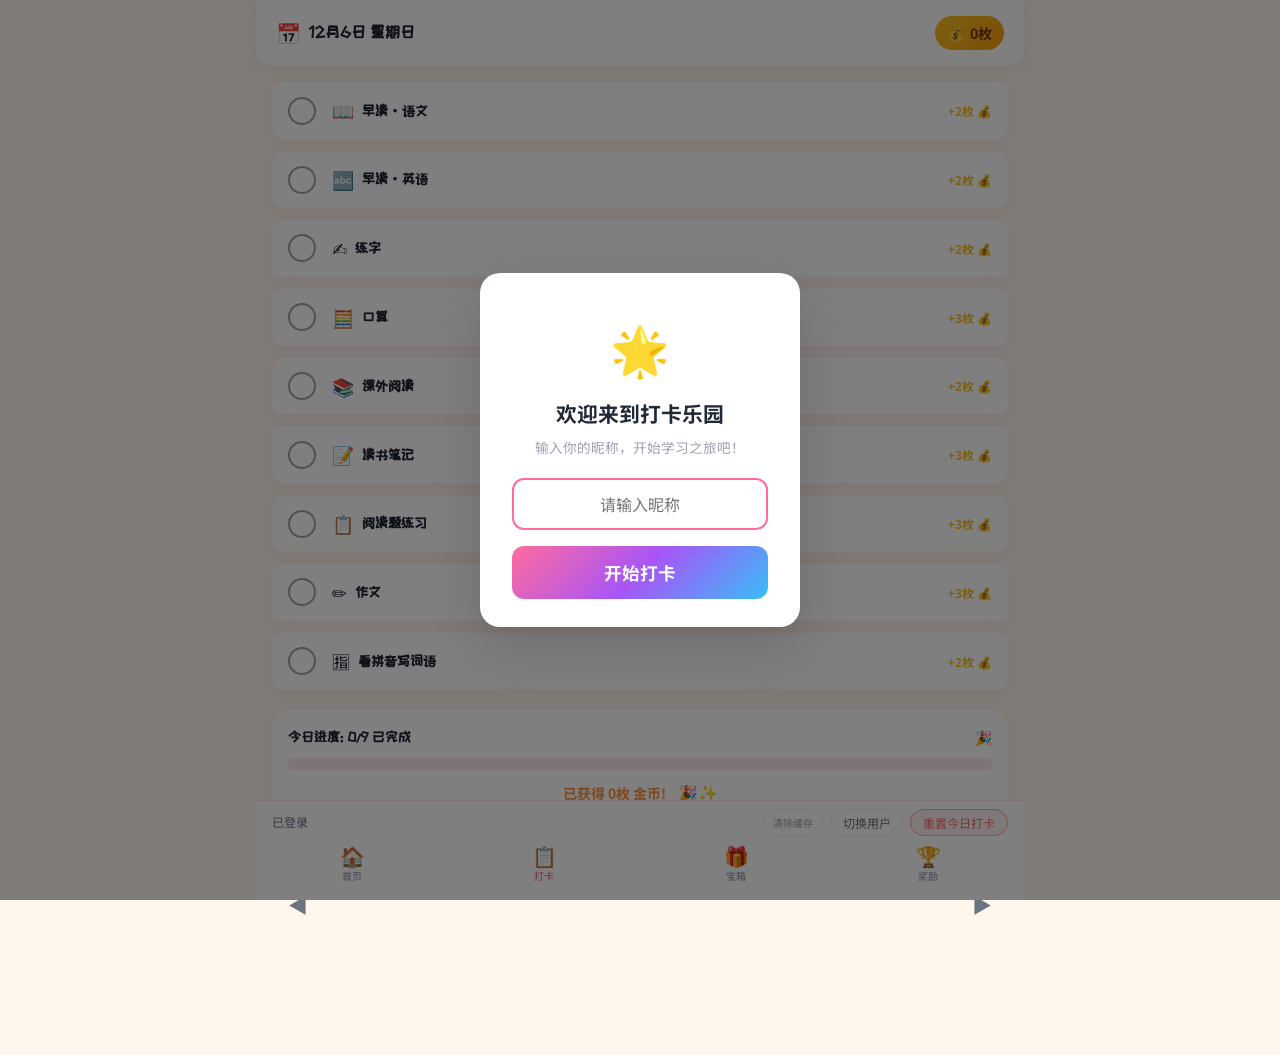
==== commit b2b7e9ad: "fix: unify tab bar CSS and HTML across all pages, remove inline styles and indicators" ====
--- a/pages/daily-checkin.html
+++ b/pages/daily-checkin.html
@@ -319,49 +319,43 @@
             margin-left: var(--spacing-sm);
         }
 
-        /* === Bottom Tab Bar === */
-        .bottom-tab-bar {
+        /* === Tab Bar (unified) === */
+        .tab-bar {
             position: fixed;
             bottom: 0;
             left: 50%;
             transform: translateX(-50%);
+            max-width: 768px;
             width: 100%;
-            max-width: 768px;
-            background: white;
             z-index: 50;
-            box-shadow: 0 -2px 12px rgba(0,0,0,0.06);
+            background: var(--color-surface);
+            border-top: 1px solid var(--color-border);
         }
         .tab-bar-inner {
             display: flex;
             align-items: center;
             justify-content: space-around;
-            padding: var(--spacing-sm) var(--spacing-sm);
-            padding-bottom: max(0.5rem, env(safe-area-inset-bottom));
+            padding: 8px 0;
         }
         .tab-item {
             display: flex;
             flex-direction: column;
             align-items: center;
             gap: 2px;
-            padding: var(--spacing-sm) var(--spacing-md);
-        }
-        .tab-emoji {
-            font-size: 1.25rem;
-        }
-        .tab-label {
+            padding: 8px 12px;
             font-size: 10px;
             font-weight: var(--font-weight-medium);
-        }
-        .tab-label-active {
-            font-size: 10px;
-            font-weight: var(--font-weight-title);
-        }
-        .tab-indicator {
-            width: 4px;
-            height: 4px;
-            border-radius: var(--radius-full);
-            margin-top: 2px;
-            background: var(--color-primary);
+            color: var(--color-text-tertiary);
+            text-decoration: none;
+            border-radius: 8px;
+            transition: color 0.2s;
+        }
+        .tab-item.active {
+            color: var(--color-primary);
+        }
+        .tab-item .tab-emoji {
+            font-size: 1.25rem;
+            line-height: 1;
         }
 
         /* === Bottom spacer === */
@@ -629,23 +623,23 @@
   </main>
 
   <!-- ===== Fixed Bottom Tab Bar ===== -->
-  <nav class="bottom-tab-bar">
+  <nav class="tab-bar">
     <div class="tab-bar-inner">
       <a data-dom-id="nav-home" href="#" class="tab-item">
         <span class="tab-emoji">🏠</span>
-        <span class="tab-label">首页</span>
+        <span>首页</span>
       </a>
       <a data-dom-id="nav-daily-checkin" href="#" class="tab-item active">
         <span class="tab-emoji">📋</span>
-        <span class="tab-label">打卡</span>
+        <span>打卡</span>
       </a>
       <a data-dom-id="nav-treasure-box" href="#" class="tab-item">
         <span class="tab-emoji">🎁</span>
-        <span class="tab-label">宝箱</span>
+        <span>宝箱</span>
       </a>
       <a data-dom-id="nav-my-rewards" href="#" class="tab-item">
         <span class="tab-emoji">🏆</span>
-        <span class="tab-label">奖励</span>
+        <span>奖励</span>
       </a>
     </div>
   </nav>
